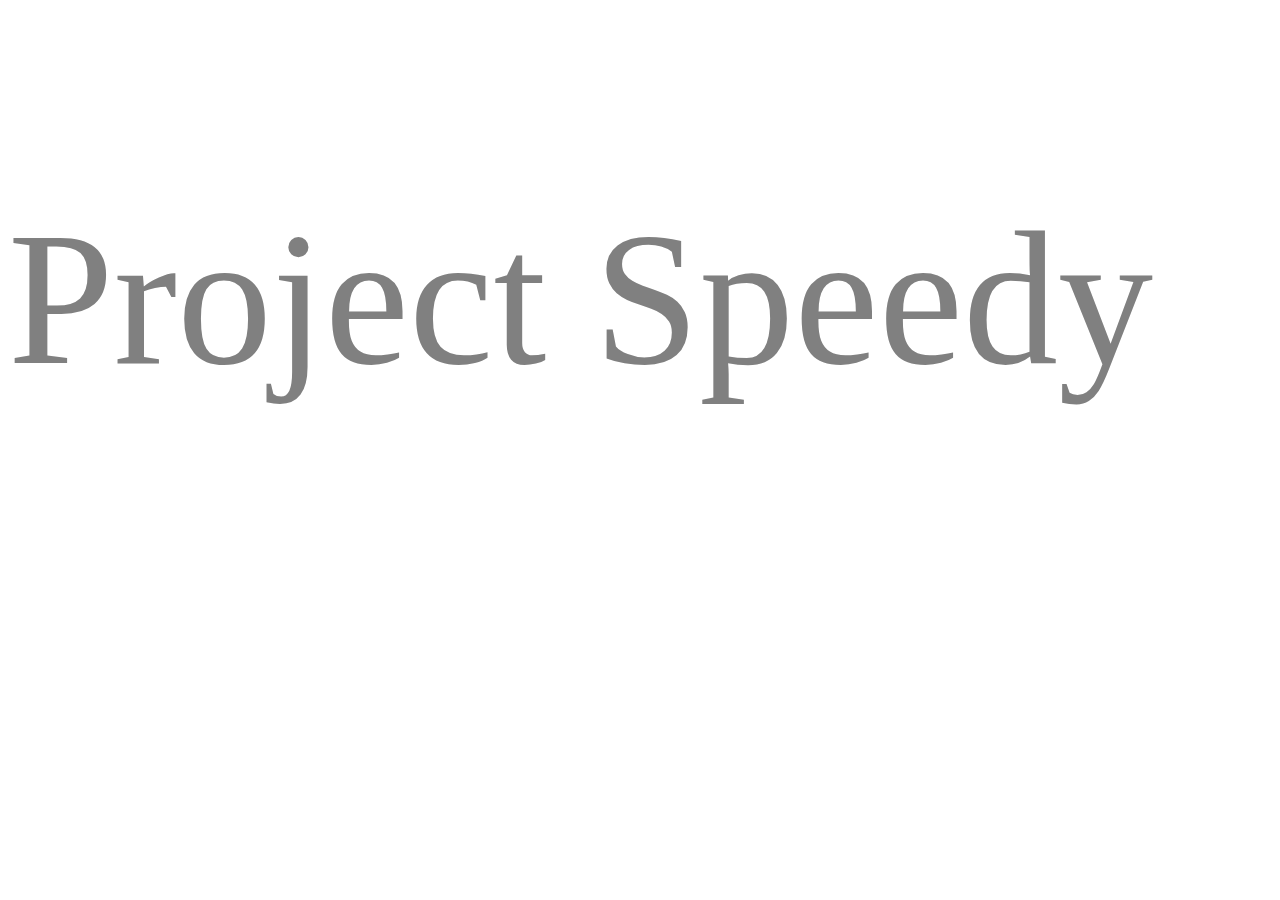
==== index.html @ e66d944d "project speedy underway" ====
<!DOCTYPE html>
<html lang="en">
<head>
    <link rel="stylesheet" href="styles.css">
    <title>Project Speedy</title>
</head>
<body>
    
    <p>Project Speedy</p>
    <script src="main.js"></script>
</body>
</html>
---- styles.css ----
p {
    color: grey;
    font-size: 190px;
}
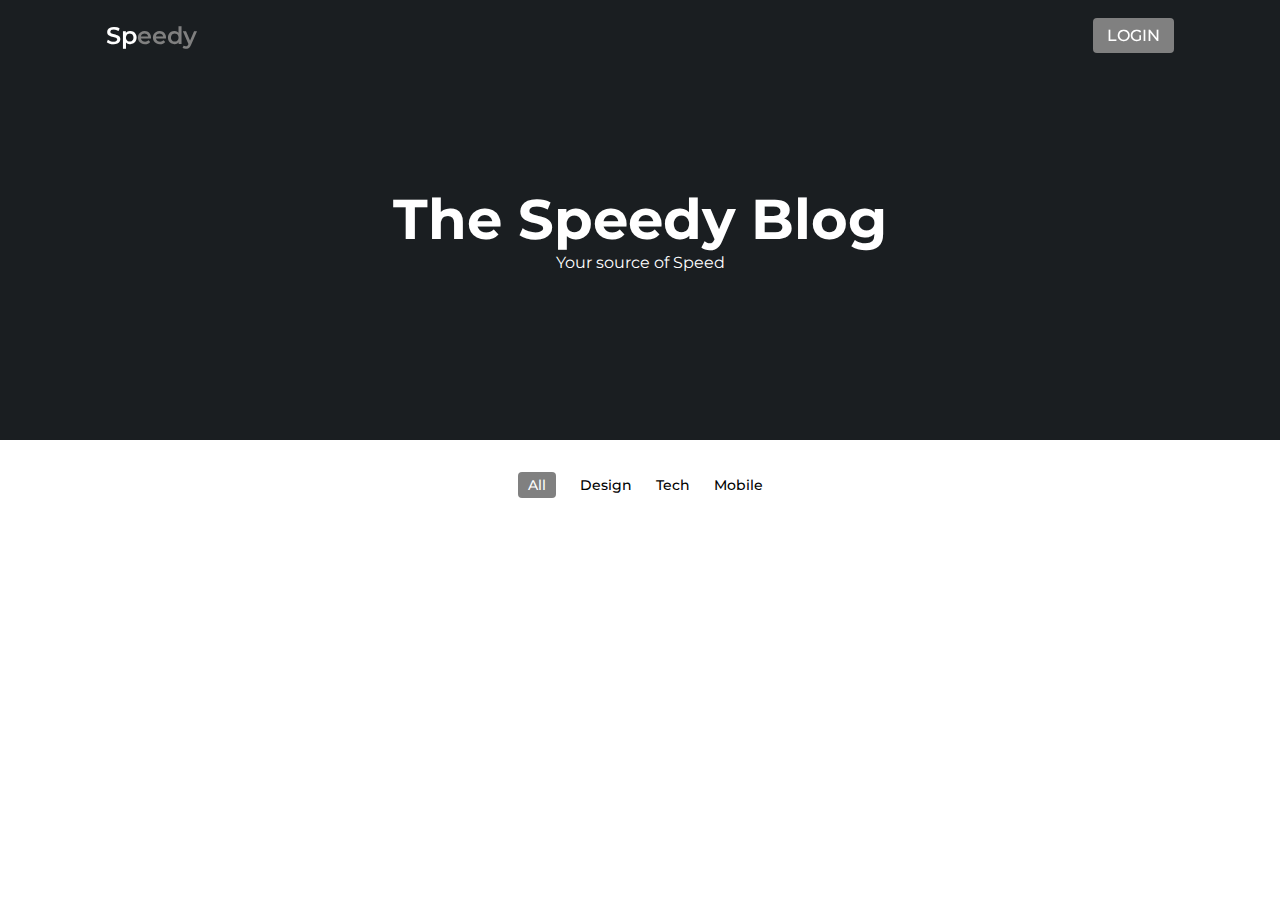
==== commit 79d6db25: "layout has started and implimenting some styles that i have not used before" ====
--- a/index.html
+++ b/index.html
@@ -1,12 +1,35 @@
 <!DOCTYPE html>
 <html lang="en">
 <head>
+    <title>Project Speedy Blog</title>
     <link rel="stylesheet" href="styles.css">
-    <title>Project Speedy</title>
+    <link href='https://unpkg.com/boxicons@2.1.4/css/boxicons.min.css' rel='stylesheet'>
 </head>
 <body>
-    
-    <p>Project Speedy</p>
+<header>
+    <div class="nav container">
+        <a href="#" class="logo">Sp<span>eedy</span></a> <!-- Fixed href -->
+        <a href="#" class="login">Login</a>
+    </div> <!-- Correctly placed closing </div> tag -->
+</header>
+
+    <section class="home" id="home">
+        <div class="home-text container">
+            <h2 class="home-title">The Speedy Blog</h2>
+            <span class="home-subtitle">Your source of Speed</span>
+        </div>
+    </section>
+    <div class="post-filter container">
+        <span class="filter-item active-filter" data-filter='all'>All</span>
+        <span class="filter-item" data-filter='Design'>Design</span>
+        <span class="filter-item" data-filter='Tech'>Tech</span>
+        <span class="filter-item" data-filter='Mobile'>Mobile</span>
+    </div>
+
+
+
+
+
     <script src="main.js"></script>
 </body>
-</html>+</html>
--- a/styles.css
+++ b/styles.css
@@ -1,4 +1,135 @@
-p {
-    color: grey;
-    font-size: 190px;
+/* Google Fonts */
+@import url('https://fonts.googleapis.com/css2?family=Montserrat:wght@100;200;300;400;500;600;700;800;900&family=Open+Sans:wght@300;400;500;600;700;800&display=swap');
+
+/* Global Styles */
+* {
+    font-family: 'Montserrat', sans-serif;
+    margin: 0;
+    padding: 0;
+    scroll-behavior: smooth;
+    scroll-padding-top: 2rem;
+    box-sizing: border-box;
+}
+
+/* Variables */
+:root {
+    --container-color: #1a1e21;
+    --second-color: grey;
+    --text-color: #172317;
+    --bg-color: #fff;
+}
+
+::selection {
+    color: var(--bg-color);
+    background: var(--second-color);
+}
+
+a {
+    text-decoration: none;
+}
+
+li {
+    list-style: none;
+}
+
+img {
+    width: 100%;
+}
+
+section {
+    padding: 3rem 0 2rem;
+}
+
+/* Adjust container to have no extra margins or padding */
+.container {
+    max-width: 1068px;
+    margin: 0 auto; /* Center container horizontally */
+    padding: 0; /* Ensure no padding is applied */
+    width: 100%;
+}
+
+header {
+    position: fixed;
+    top: 0;
+    left: 0;
+    width: 100%;
+    z-index: 200;
+}
+
+/* Keep space-between to align logo on the left and login on the right */
+.nav {
+    display: flex;
+    align-items: center;
+    justify-content: space-between; /* Keeps "Speedy" on the left and "Login" on the right */
+    padding: 18px 0;
+}
+
+/* Move the logo further to the left */
+.logo {
+    font-size: 1.5rem;
+    font-weight: 600;
+    color: var(--bg-color);
+    margin-left: 0;
+    padding-left: 0; /* Remove padding to align left */
+}
+
+.home-text {
+    text-align: left; /* Align text to the left */
+    margin-left: 0; /* Ensure no extra margin is pushing the text right */
+    padding-left: 0; /* Remove padding to move text as far left as possible */
+}
+
+.logo span {
+    color: var(--second-color);
+}
+
+.login {
+    padding: 8px 14px;
+    text-transform: uppercase;
+    font-weight: 500;
+    border-radius: 4px;
+    background: var(--second-color);
+    color: var(--bg-color); /* Fixed typo: changed var(--big-color) to var(--bg-color) */
+}
+
+.login:hover {
+    background: hsl(24, 98%, 58%);
+    transition: 0.3s;
+}
+.home{
+    width: 100%;
+    min-height: 440px;
+    background: var(--container-color);
+    display: grid;
+    justify-content: center;
+    align-items: center;
+}
+.home-text{
+    color: var(--bg-color);
+    text-align: center;
+}
+.home-title{
+    font-size: 3.5rem;
+}
+.home-subtitle{
+    font-size: 1rem;
+    font-weight: 400;
+}
+.post-filter{
+    display: flex;
+    justify-content: center;
+    align-items: center;
+    column-gap: 1.5rem;
+    margin-top: 2rem !important;
+}
+.filter-item {
+    font-size: 0.9rem;
+    font-weight: 500;
+    cursor: pointer;
+}
+.active-filter {
+    background: var(--second-color);
+    color: var(--bg-color);
+    padding: 4px 10px;
+    border-radius: 4px;
 }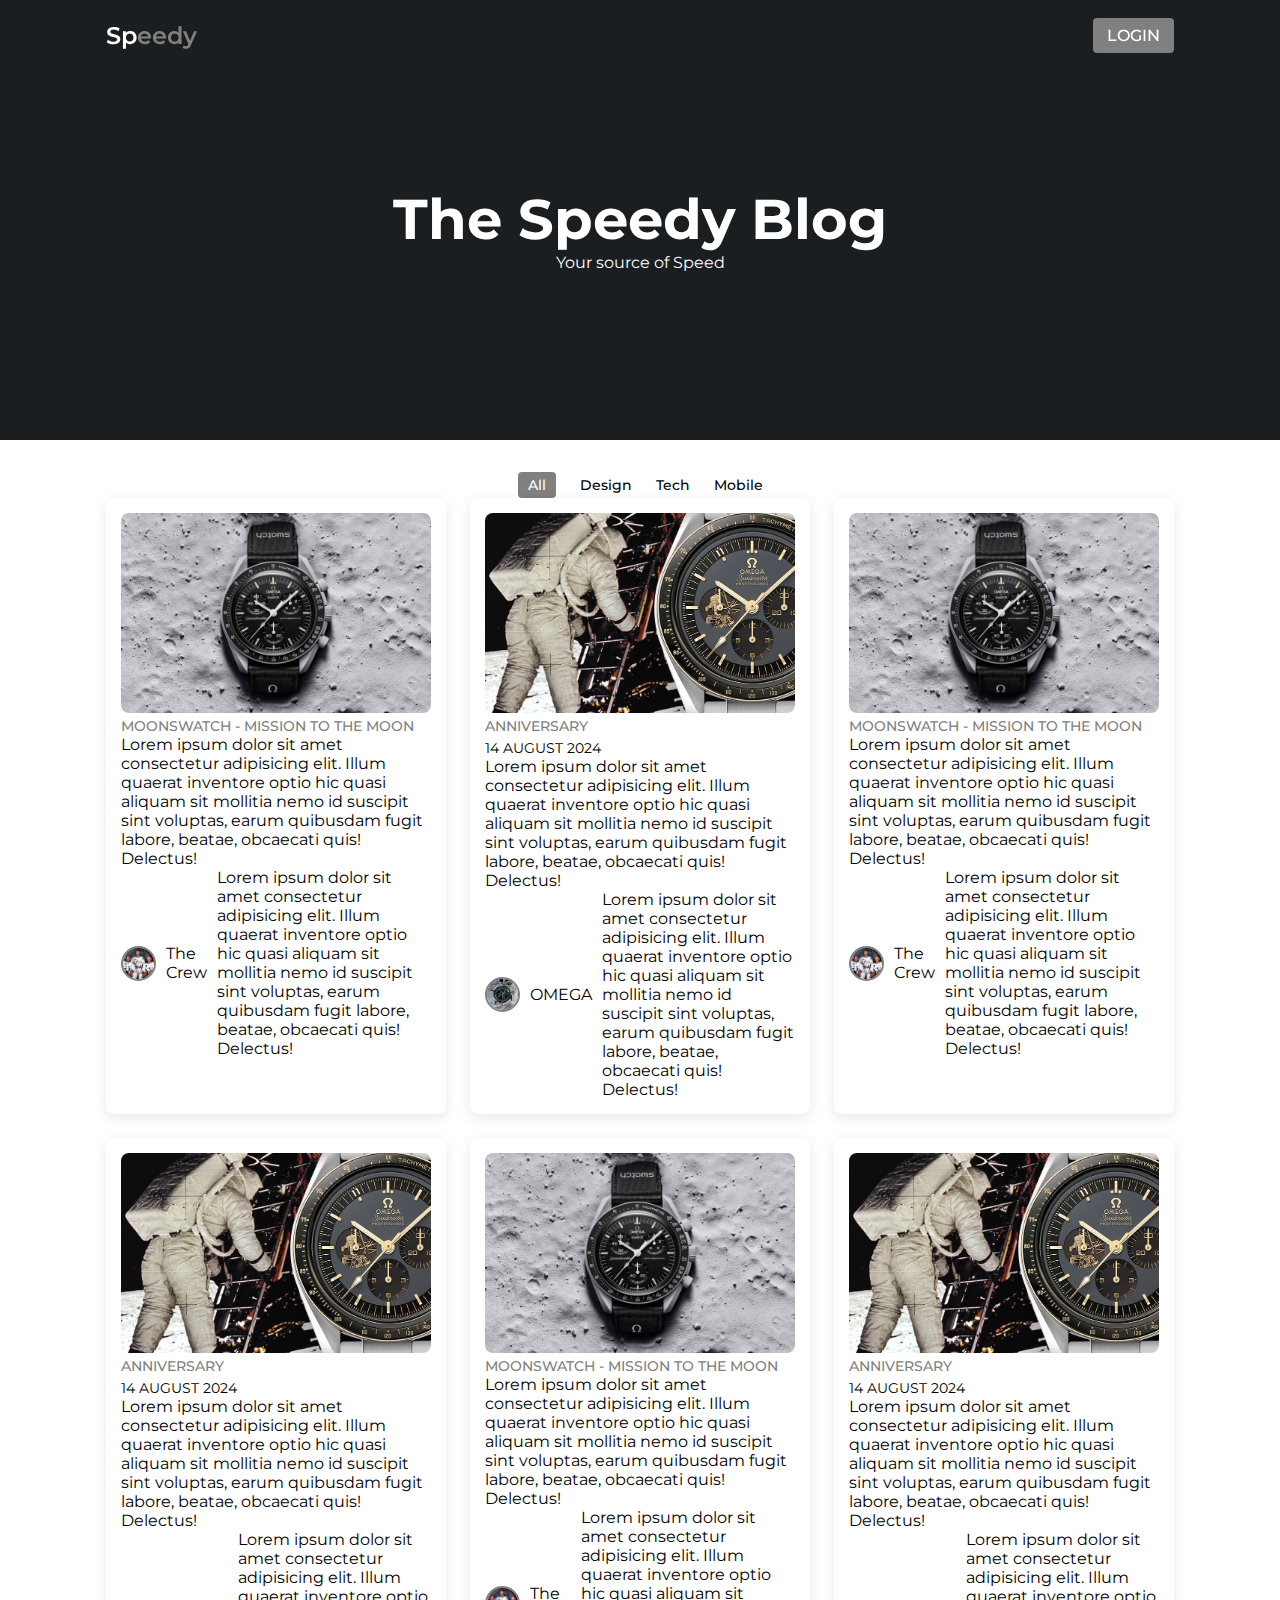
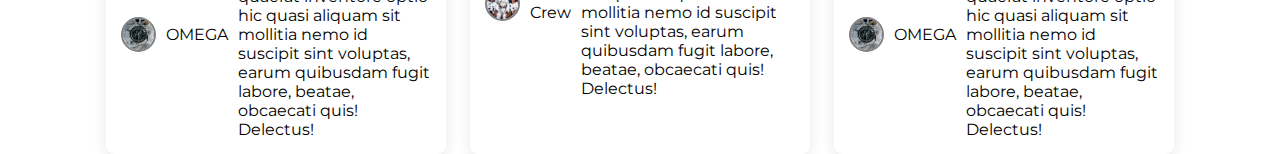
==== commit 2ad5e368: "added pictures and text and also some CSS" ====
--- a/index.html
+++ b/index.html
@@ -26,6 +26,85 @@
         <span class="filter-item" data-filter='Mobile'>Mobile</span>
     </div>
 
+    <section class="post container">
+    <div class="post-box">
+    <img src="./images/omega-x-swatch-moonswatch-speedmaster-grey-moon.jpg" alt="" class="post-img">
+    <h2 class="category">MoonSwatch - Mission To The Moon</h2>
+    <a href="post-page.html" class="post-title">   
+    </a> 
+    <p class="post-description">Lorem ipsum dolor sit amet consectetur adipisicing elit. Illum quaerat inventore optio hic quasi aliquam sit mollitia nemo id suscipit sint voluptas, earum quibusdam fugit labore, beatae, obcaecati quis! Delectus!</p>
+    <div class="profile">
+        <img src="images/MoonLanding.jpg" alt="" class="profile-img">
+        <span class="profile-name">The Crew</span>
+        <p class="post-description">Lorem ipsum dolor sit amet consectetur adipisicing elit. Illum quaerat inventore optio hic quasi aliquam sit mollitia nemo id suscipit sint voluptas, earum quibusdam fugit labore, beatae, obcaecati quis! Delectus!</p>
+    </div>
+    </div> 
+    <div class="post-box">
+        <img src="./images/MoonOmegaLanding.webp" alt="" class="post-img">
+        <h2 class="category">Anniversary</h2>
+        <a href="post-page.html" class="post-title">   
+        </a> 
+        <span class="post-date">14 August 2024</span>
+        <p class="post-description">Lorem ipsum dolor sit amet consectetur adipisicing elit. Illum quaerat inventore optio hic quasi aliquam sit mollitia nemo id suscipit sint voluptas, earum quibusdam fugit labore, beatae, obcaecati quis! Delectus!</p>
+        <div class="profile">
+            <img src="images/OmegaSpeedmaster.webp" alt="" class="profile-img">
+            <span class="profile-name">OMEGA</span>
+            <p class="post-description">Lorem ipsum dolor sit amet consectetur adipisicing elit. Illum quaerat inventore optio hic quasi aliquam sit mollitia nemo id suscipit sint voluptas, earum quibusdam fugit labore, beatae, obcaecati quis! Delectus!</p>
+        </div>
+        </div> 
+        <div class="post-box">
+            <img src="./images/omega-x-swatch-moonswatch-speedmaster-grey-moon.jpg" alt="" class="post-img">
+            <h2 class="category">MoonSwatch - Mission To The Moon</h2>
+            <a href="post-page.html" class="post-title">   
+            </a> 
+            <p class="post-description">Lorem ipsum dolor sit amet consectetur adipisicing elit. Illum quaerat inventore optio hic quasi aliquam sit mollitia nemo id suscipit sint voluptas, earum quibusdam fugit labore, beatae, obcaecati quis! Delectus!</p>
+            <div class="profile">
+                <img src="images/MoonLanding.jpg" alt="" class="profile-img">
+                <span class="profile-name">The Crew</span>
+                <p class="post-description">Lorem ipsum dolor sit amet consectetur adipisicing elit. Illum quaerat inventore optio hic quasi aliquam sit mollitia nemo id suscipit sint voluptas, earum quibusdam fugit labore, beatae, obcaecati quis! Delectus!</p>
+            </div>
+            </div> 
+            <div class="post-box">
+                <img src="./images/MoonOmegaLanding.webp" alt="" class="post-img">
+                <h2 class="category">Anniversary</h2>
+                <a href="post-page.html" class="post-title">   
+                </a> 
+                <span class="post-date">14 August 2024</span>
+                <p class="post-description">Lorem ipsum dolor sit amet consectetur adipisicing elit. Illum quaerat inventore optio hic quasi aliquam sit mollitia nemo id suscipit sint voluptas, earum quibusdam fugit labore, beatae, obcaecati quis! Delectus!</p>
+                <div class="profile">
+                    <img src="images/OmegaSpeedmaster.webp" alt="" class="profile-img">
+                    <span class="profile-name">OMEGA</span>
+                    <p class="post-description">Lorem ipsum dolor sit amet consectetur adipisicing elit. Illum quaerat inventore optio hic quasi aliquam sit mollitia nemo id suscipit sint voluptas, earum quibusdam fugit labore, beatae, obcaecati quis! Delectus!</p>
+                </div>
+                </div> 
+                <div class="post-box">
+                    <img src="./images/omega-x-swatch-moonswatch-speedmaster-grey-moon.jpg" alt="" class="post-img">
+                    <h2 class="category">MoonSwatch - Mission To The Moon</h2>
+                    <a href="post-page.html" class="post-title">   
+                    </a> 
+                    <p class="post-description">Lorem ipsum dolor sit amet consectetur adipisicing elit. Illum quaerat inventore optio hic quasi aliquam sit mollitia nemo id suscipit sint voluptas, earum quibusdam fugit labore, beatae, obcaecati quis! Delectus!</p>
+                    <div class="profile">
+                        <img src="images/MoonLanding.jpg" alt="" class="profile-img">
+                        <span class="profile-name">The Crew</span>
+                        <p class="post-description">Lorem ipsum dolor sit amet consectetur adipisicing elit. Illum quaerat inventore optio hic quasi aliquam sit mollitia nemo id suscipit sint voluptas, earum quibusdam fugit labore, beatae, obcaecati quis! Delectus!</p>
+                    </div>
+                    </div> 
+                    <div class="post-box">
+                        <img src="./images/MoonOmegaLanding.webp" alt="" class="post-img">
+                        <h2 class="category">Anniversary</h2>
+                        <a href="post-page.html" class="post-title">   
+                        </a> 
+                        <span class="post-date">14 August 2024</span>
+                        <p class="post-description">Lorem ipsum dolor sit amet consectetur adipisicing elit. Illum quaerat inventore optio hic quasi aliquam sit mollitia nemo id suscipit sint voluptas, earum quibusdam fugit labore, beatae, obcaecati quis! Delectus!</p>
+                        <div class="profile">
+                            <img src="images/OmegaSpeedmaster.webp" alt="" class="profile-img">
+                            <span class="profile-name">OMEGA</span>
+                            <p class="post-description">Lorem ipsum dolor sit amet consectetur adipisicing elit. Illum quaerat inventore optio hic quasi aliquam sit mollitia nemo id suscipit sint voluptas, earum quibusdam fugit labore, beatae, obcaecati quis! Delectus!</p>
+                        </div>
+                        </div> 
+                        
+    </section>
+    
 
 
 
--- a/styles.css
+++ b/styles.css
@@ -132,4 +132,69 @@
     color: var(--bg-color);
     padding: 4px 10px;
     border-radius: 4px;
+}
+.post {
+    display: grid;
+    grid-template-columns: repeat(auto-fit, minmax(280px, auto));
+    justify-content: center;
+    gap: 1.5rem;
+}
+.post-box {
+    background: var(--bg-color);
+    box-shadow: 0 4px 14px hsl(355deg 25% 15% / 10%);
+    padding: 15px;
+    border-radius: 0.5rem;
+}
+.post-img{
+    width: 100%;
+    height: 200px;
+    object-fit: cover;
+    object-position: center;
+    border-radius: 0.5rem;
+}
+.category{
+    font-size: 0.9rem;
+    font-weight: 500;
+    text-transform: uppercase;
+    color: var(--second-color);
+}
+.post-title{
+    font-size: 1.3rem;
+    font-weight: 600;
+    color: var(--text-color);
+    /* to remain title in 2 lines */
+    display: -webkit-box;
+    -webkit-line-clamp: 1;
+    -webkit-box-orient: vertical;
+    overflow: hidden;
+}
+.post-date{
+    display: flex;
+    font-size: 0.875rem;
+    text-transform: uppercase;
+    font-weight: 400;
+    margin-top: 4px;
+}
+.post-descirption{
+    font-size: 0.9rem;
+    line-height: 1.5rem;
+    margin: 5px 0 10px;
+    /*  to remian in 3 lines */ 
+    display: -webkit-box;
+    -webkit-line-clamp: 1;
+    -webkit-box-orient: vertical;
+    overflow: hidden;   
+}
+.profile{
+    display: flex;
+    align-items: center;
+    gap: 10px;
+}
+.profile-img{
+    width: 35px;
+    height: 35px;
+    border-radius: 50%;
+    object-fit: cover;
+    object-position: center;
+    border: 2px solid var(--second-color);
 }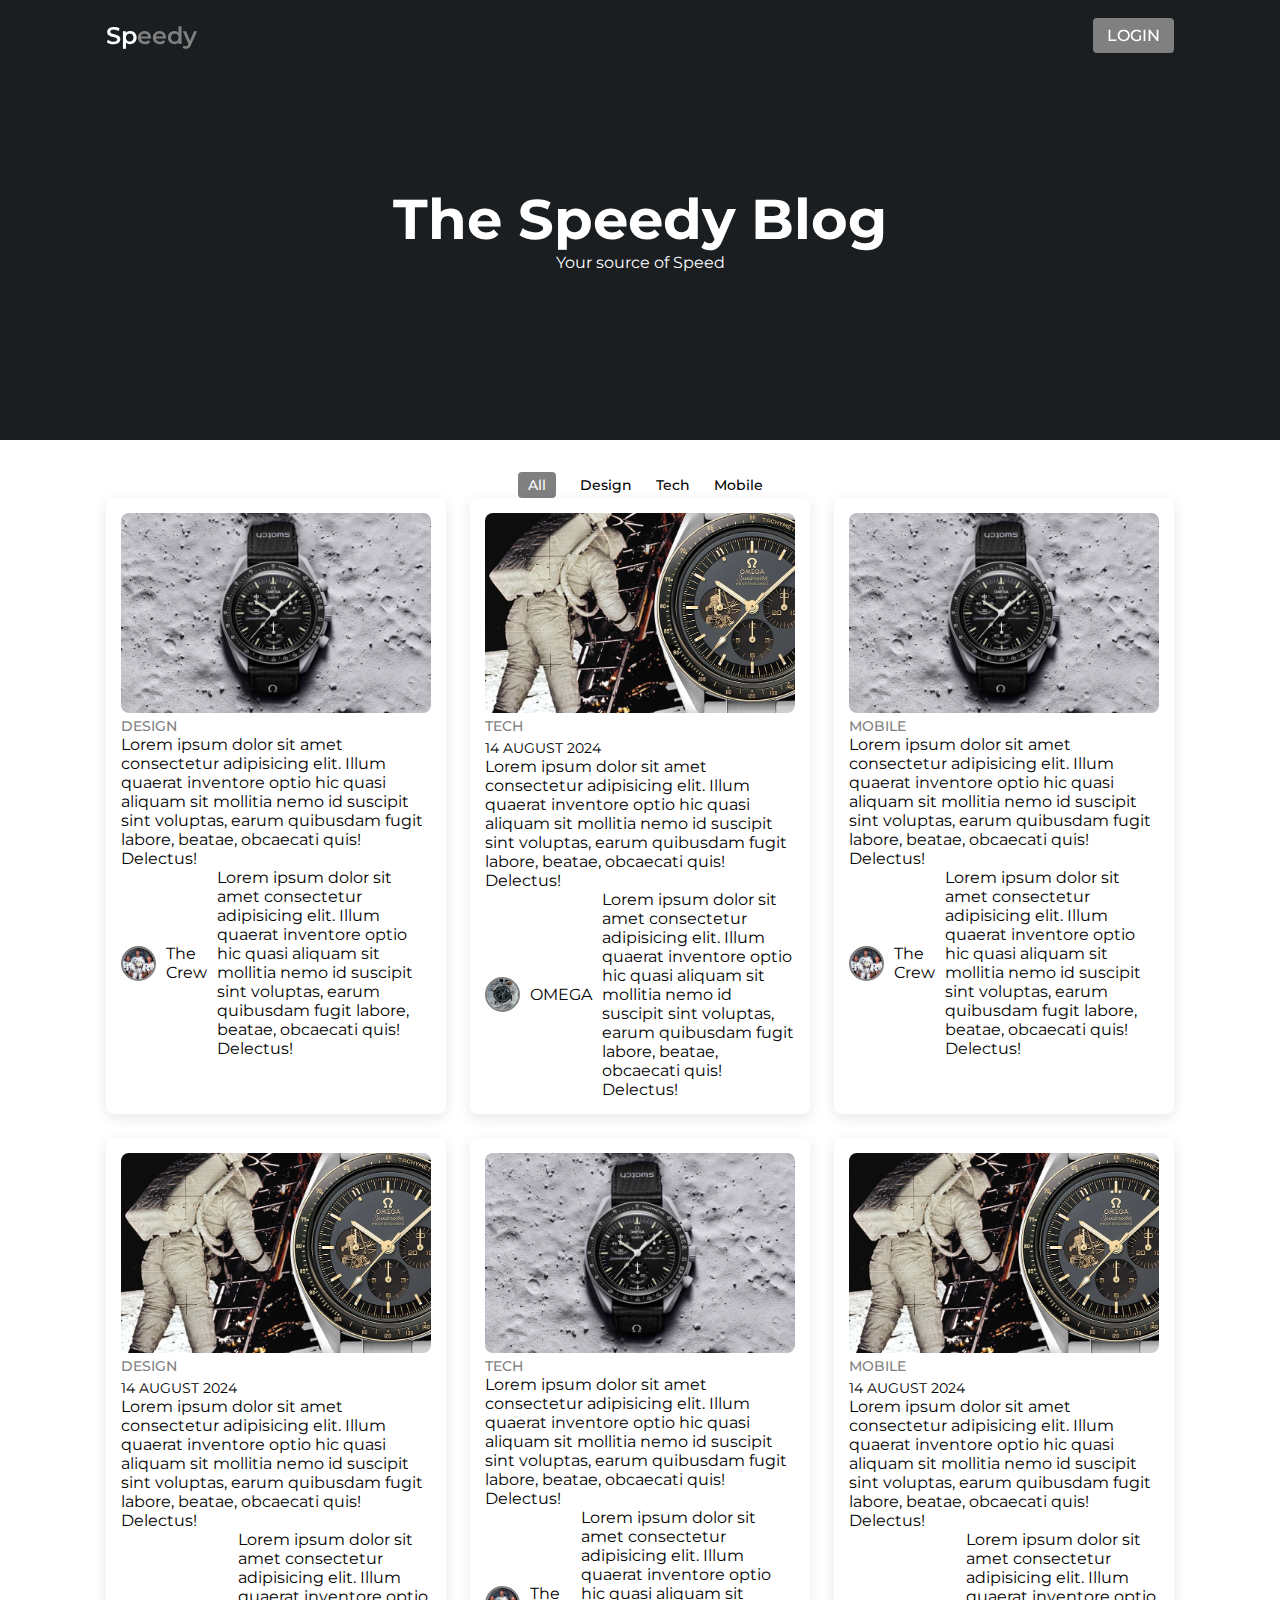
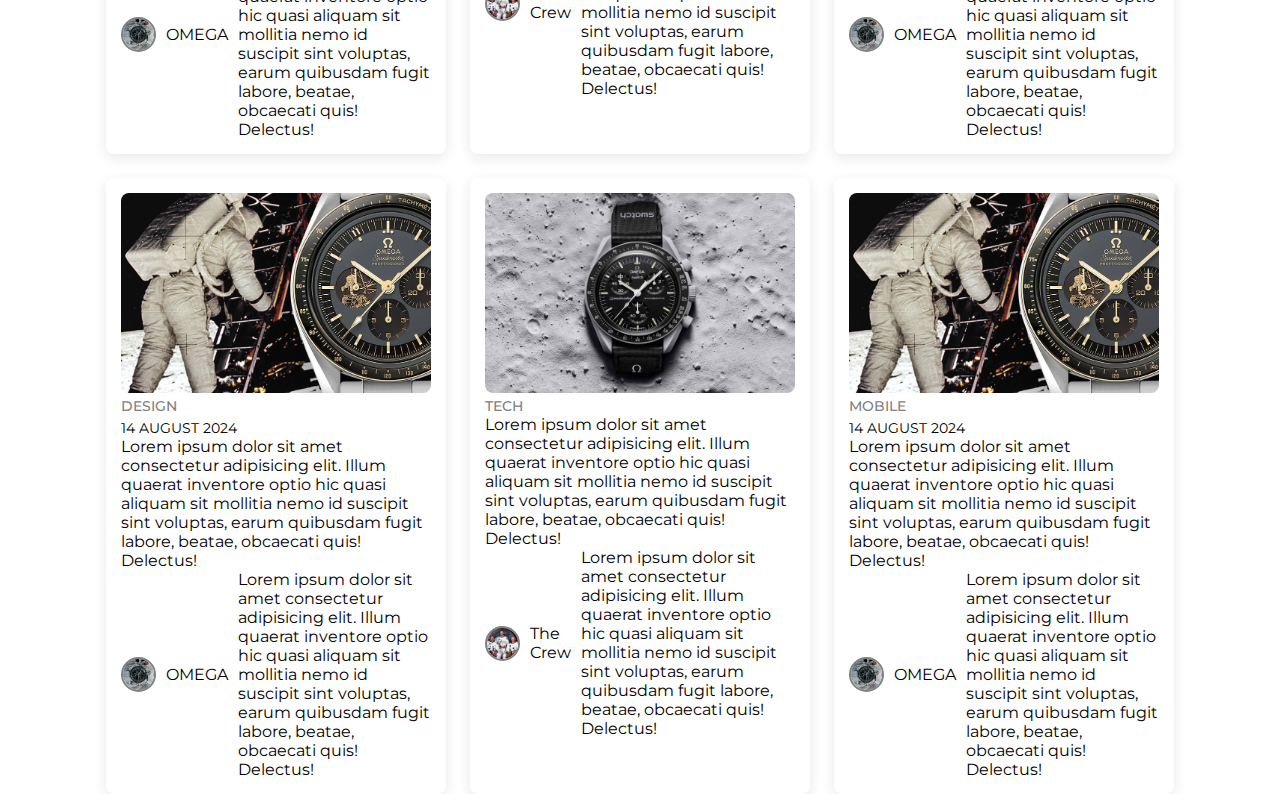
==== commit 7b3c4207: "added categorys to pictures via css" ====
--- a/index.html
+++ b/index.html
@@ -27,9 +27,10 @@
     </div>
 
     <section class="post container">
-    <div class="post-box">
+        <!-- post box 1 -->
+    <div class="post-box design">
     <img src="./images/omega-x-swatch-moonswatch-speedmaster-grey-moon.jpg" alt="" class="post-img">
-    <h2 class="category">MoonSwatch - Mission To The Moon</h2>
+    <h2 class="category">Design</h2>
     <a href="post-page.html" class="post-title">   
     </a> 
     <p class="post-description">Lorem ipsum dolor sit amet consectetur adipisicing elit. Illum quaerat inventore optio hic quasi aliquam sit mollitia nemo id suscipit sint voluptas, earum quibusdam fugit labore, beatae, obcaecati quis! Delectus!</p>
@@ -38,10 +39,11 @@
         <span class="profile-name">The Crew</span>
         <p class="post-description">Lorem ipsum dolor sit amet consectetur adipisicing elit. Illum quaerat inventore optio hic quasi aliquam sit mollitia nemo id suscipit sint voluptas, earum quibusdam fugit labore, beatae, obcaecati quis! Delectus!</p>
     </div>
-    </div> 
-    <div class="post-box">
+</div> 
+        <!-- post box 2 -->
+    <div class="post-box tech">
         <img src="./images/MoonOmegaLanding.webp" alt="" class="post-img">
-        <h2 class="category">Anniversary</h2>
+        <h2 class="category">Tech</h2>
         <a href="post-page.html" class="post-title">   
         </a> 
         <span class="post-date">14 August 2024</span>
@@ -52,9 +54,10 @@
             <p class="post-description">Lorem ipsum dolor sit amet consectetur adipisicing elit. Illum quaerat inventore optio hic quasi aliquam sit mollitia nemo id suscipit sint voluptas, earum quibusdam fugit labore, beatae, obcaecati quis! Delectus!</p>
         </div>
         </div> 
-        <div class="post-box">
+        <!-- post box 3 -->
+        <div class="post-box mobile">
             <img src="./images/omega-x-swatch-moonswatch-speedmaster-grey-moon.jpg" alt="" class="post-img">
-            <h2 class="category">MoonSwatch - Mission To The Moon</h2>
+            <h2 class="category">Mobile</h2>
             <a href="post-page.html" class="post-title">   
             </a> 
             <p class="post-description">Lorem ipsum dolor sit amet consectetur adipisicing elit. Illum quaerat inventore optio hic quasi aliquam sit mollitia nemo id suscipit sint voluptas, earum quibusdam fugit labore, beatae, obcaecati quis! Delectus!</p>
@@ -64,9 +67,10 @@
                 <p class="post-description">Lorem ipsum dolor sit amet consectetur adipisicing elit. Illum quaerat inventore optio hic quasi aliquam sit mollitia nemo id suscipit sint voluptas, earum quibusdam fugit labore, beatae, obcaecati quis! Delectus!</p>
             </div>
             </div> 
-            <div class="post-box">
+            <!-- post box 4  -->
+            <div class="post-box design">
                 <img src="./images/MoonOmegaLanding.webp" alt="" class="post-img">
-                <h2 class="category">Anniversary</h2>
+                <h2 class="category">Design</h2>
                 <a href="post-page.html" class="post-title">   
                 </a> 
                 <span class="post-date">14 August 2024</span>
@@ -77,9 +81,10 @@
                     <p class="post-description">Lorem ipsum dolor sit amet consectetur adipisicing elit. Illum quaerat inventore optio hic quasi aliquam sit mollitia nemo id suscipit sint voluptas, earum quibusdam fugit labore, beatae, obcaecati quis! Delectus!</p>
                 </div>
                 </div> 
-                <div class="post-box">
+                <!-- post box 5 -->
+                <div class="post-box tech">
                     <img src="./images/omega-x-swatch-moonswatch-speedmaster-grey-moon.jpg" alt="" class="post-img">
-                    <h2 class="category">MoonSwatch - Mission To The Moon</h2>
+                    <h2 class="category">Tech</h2>
                     <a href="post-page.html" class="post-title">   
                     </a> 
                     <p class="post-description">Lorem ipsum dolor sit amet consectetur adipisicing elit. Illum quaerat inventore optio hic quasi aliquam sit mollitia nemo id suscipit sint voluptas, earum quibusdam fugit labore, beatae, obcaecati quis! Delectus!</p>
@@ -89,9 +94,10 @@
                         <p class="post-description">Lorem ipsum dolor sit amet consectetur adipisicing elit. Illum quaerat inventore optio hic quasi aliquam sit mollitia nemo id suscipit sint voluptas, earum quibusdam fugit labore, beatae, obcaecati quis! Delectus!</p>
                     </div>
                     </div> 
+                    <!-- post box 6 -->
                     <div class="post-box">
                         <img src="./images/MoonOmegaLanding.webp" alt="" class="post-img">
-                        <h2 class="category">Anniversary</h2>
+                        <h2 class="category">Mobile</h2>
                         <a href="post-page.html" class="post-title">   
                         </a> 
                         <span class="post-date">14 August 2024</span>
@@ -102,7 +108,47 @@
                             <p class="post-description">Lorem ipsum dolor sit amet consectetur adipisicing elit. Illum quaerat inventore optio hic quasi aliquam sit mollitia nemo id suscipit sint voluptas, earum quibusdam fugit labore, beatae, obcaecati quis! Delectus!</p>
                         </div>
                         </div> 
-                        
+                        <!-- post box 7 -->
+                    <div class="post-box design">
+                <img src="./images/MoonOmegaLanding.webp" alt="" class="post-img">
+                <h2 class="category">Design</h2>
+                <a href="post-page.html" class="post-title">   
+                </a> 
+                <span class="post-date">14 August 2024</span>
+                <p class="post-description">Lorem ipsum dolor sit amet consectetur adipisicing elit. Illum quaerat inventore optio hic quasi aliquam sit mollitia nemo id suscipit sint voluptas, earum quibusdam fugit labore, beatae, obcaecati quis! Delectus!</p>
+                <div class="profile">
+                    <img src="images/OmegaSpeedmaster.webp" alt="" class="profile-img">
+                    <span class="profile-name">OMEGA</span>
+                    <p class="post-description">Lorem ipsum dolor sit amet consectetur adipisicing elit. Illum quaerat inventore optio hic quasi aliquam sit mollitia nemo id suscipit sint voluptas, earum quibusdam fugit labore, beatae, obcaecati quis! Delectus!</p>
+                </div>
+                </div> 
+                <!-- post box 8 -->
+                <div class="post-box tech">
+                    <img src="./images/omega-x-swatch-moonswatch-speedmaster-grey-moon.jpg" alt="" class="post-img">
+                    <h2 class="category">Tech</h2>
+                    <a href="post-page.html" class="post-title">   
+                    </a> 
+                    <p class="post-description">Lorem ipsum dolor sit amet consectetur adipisicing elit. Illum quaerat inventore optio hic quasi aliquam sit mollitia nemo id suscipit sint voluptas, earum quibusdam fugit labore, beatae, obcaecati quis! Delectus!</p>
+                    <div class="profile">
+                        <img src="images/MoonLanding.jpg" alt="" class="profile-img">
+                        <span class="profile-name">The Crew</span>
+                        <p class="post-description">Lorem ipsum dolor sit amet consectetur adipisicing elit. Illum quaerat inventore optio hic quasi aliquam sit mollitia nemo id suscipit sint voluptas, earum quibusdam fugit labore, beatae, obcaecati quis! Delectus!</p>
+                    </div>
+                    </div> 
+                    <!-- post box 9 -->
+                    <div class="post-box">
+                        <img src="./images/MoonOmegaLanding.webp" alt="" class="post-img">
+                        <h2 class="category">Mobile</h2>
+                        <a href="post-page.html" class="post-title">   
+                        </a> 
+                        <span class="post-date">14 August 2024</span>
+                        <p class="post-description">Lorem ipsum dolor sit amet consectetur adipisicing elit. Illum quaerat inventore optio hic quasi aliquam sit mollitia nemo id suscipit sint voluptas, earum quibusdam fugit labore, beatae, obcaecati quis! Delectus!</p>
+                        <div class="profile">
+                            <img src="images/OmegaSpeedmaster.webp" alt="" class="profile-img">
+                            <span class="profile-name">OMEGA</span>
+                            <p class="post-description">Lorem ipsum dolor sit amet consectetur adipisicing elit. Illum quaerat inventore optio hic quasi aliquam sit mollitia nemo id suscipit sint voluptas, earum quibusdam fugit labore, beatae, obcaecati quis! Delectus!</p>
+                        </div>
+                        </div> 
     </section>
     
 
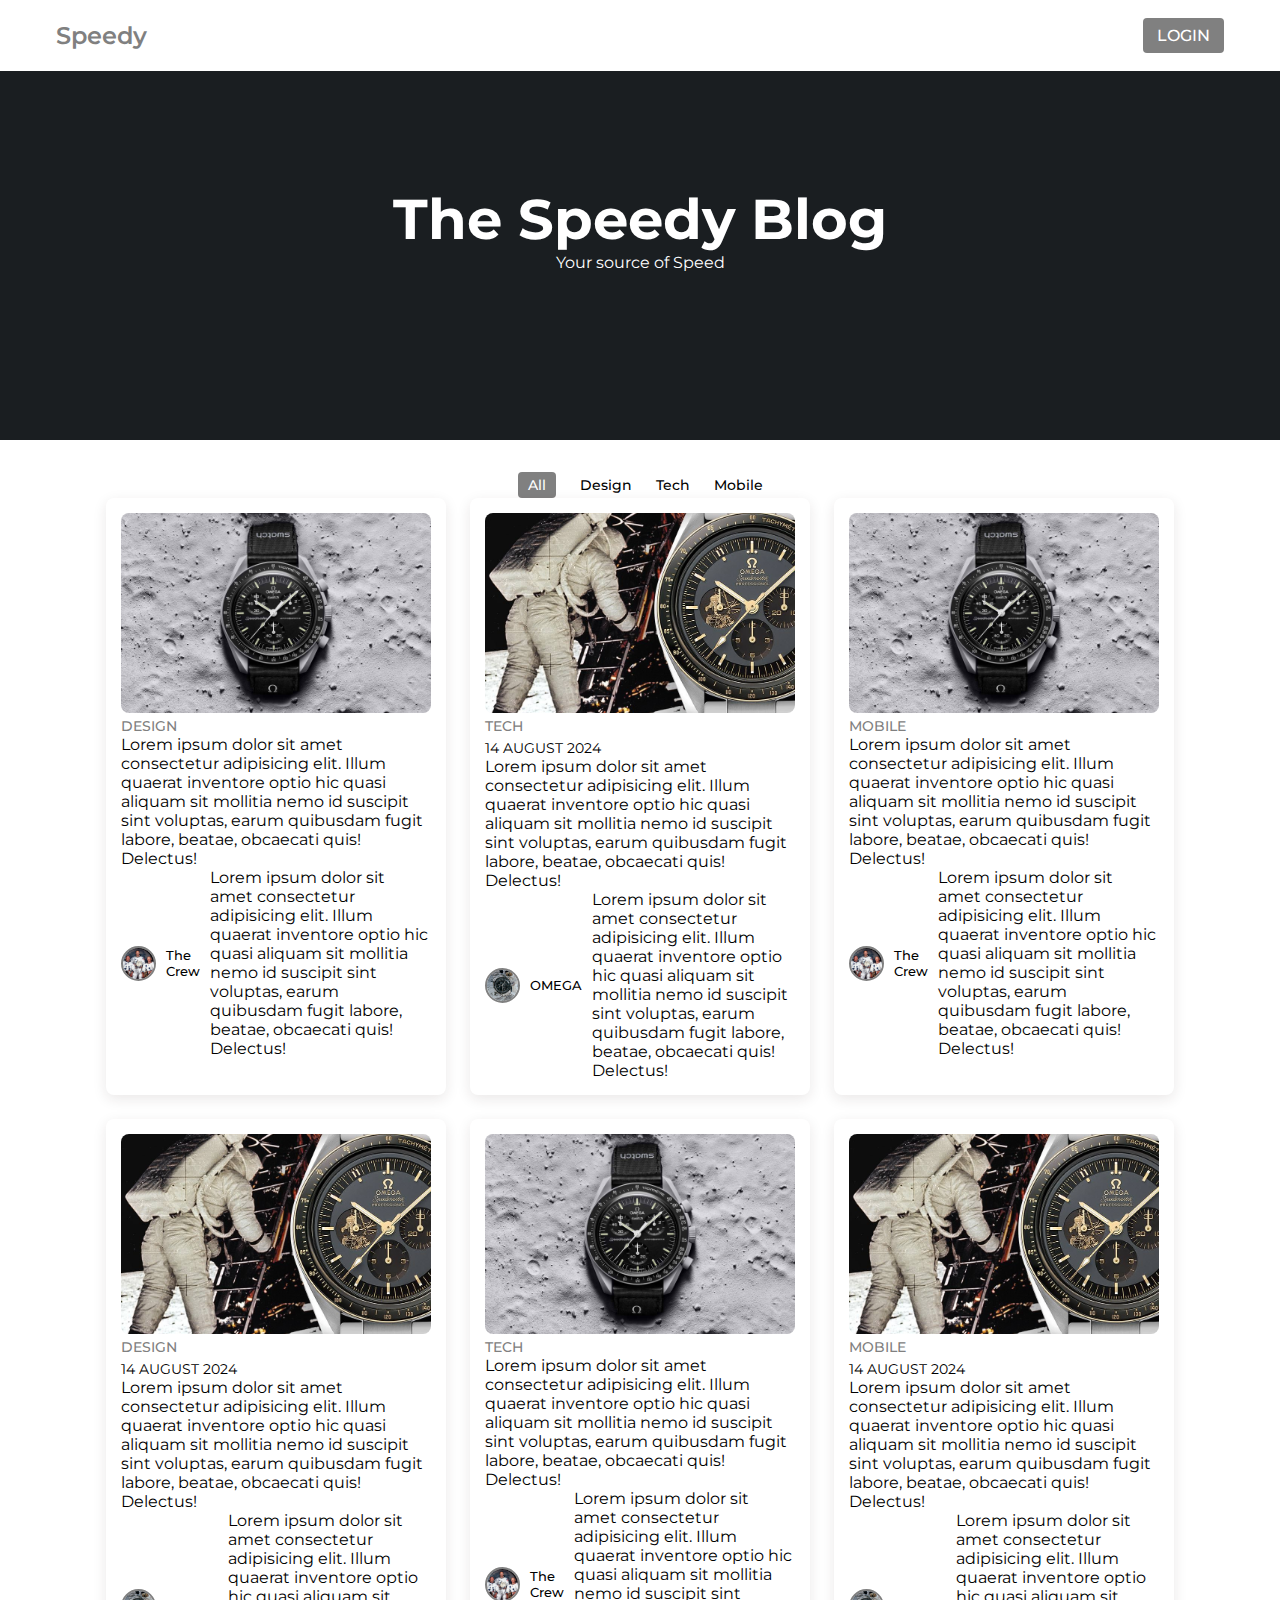
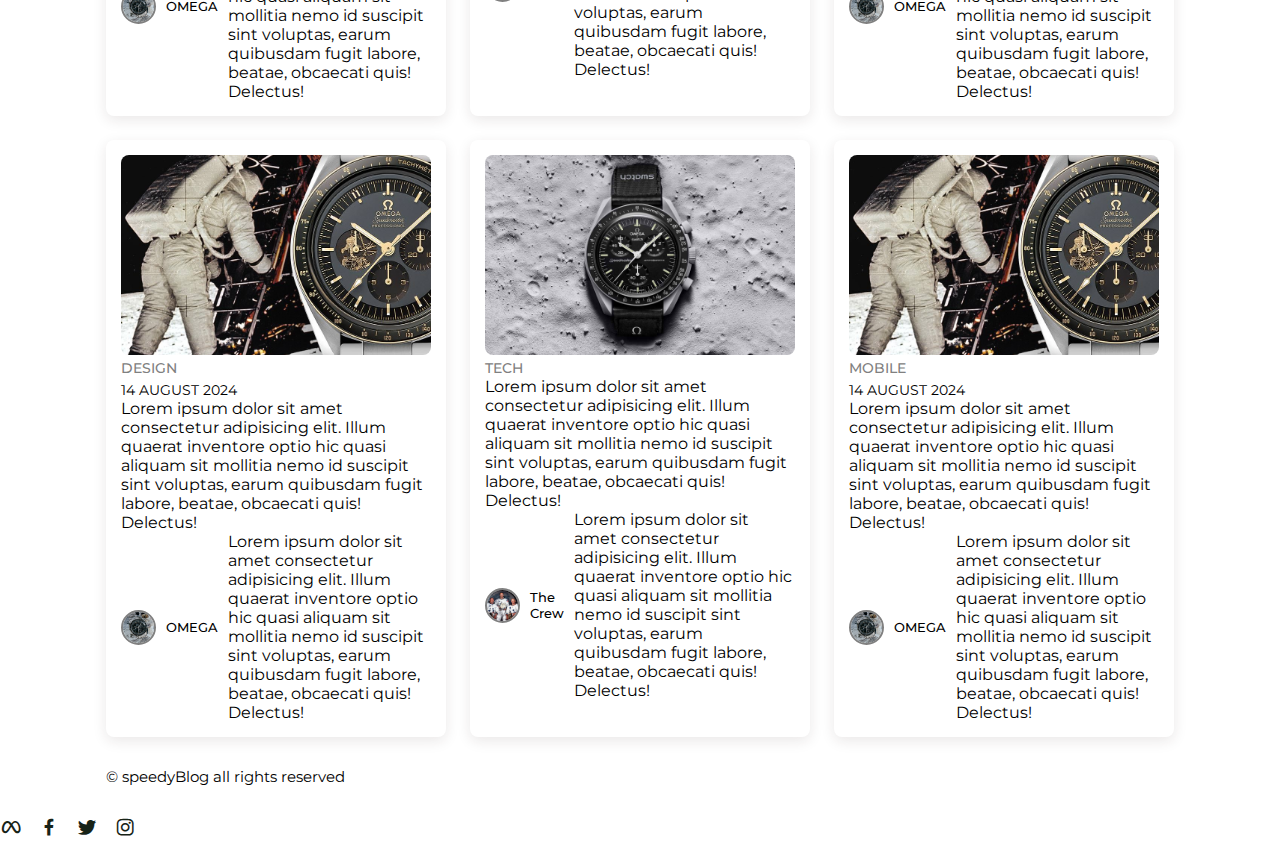
==== commit 9c975926: "added a post page alongside some social media icons at the footer" ====
--- a/index.html
+++ b/index.html
@@ -21,9 +21,9 @@
     </section>
     <div class="post-filter container">
         <span class="filter-item active-filter" data-filter='all'>All</span>
-        <span class="filter-item" data-filter='Design'>Design</span>
-        <span class="filter-item" data-filter='Tech'>Tech</span>
-        <span class="filter-item" data-filter='Mobile'>Mobile</span>
+        <span class="filter-item" data-filter='design'>Design</span>
+        <span class="filter-item" data-filter='tech'>Tech</span>
+        <span class="filter-item" data-filter='mobile'>Mobile</span>
     </div>
 
     <section class="post container">
@@ -95,7 +95,7 @@
                     </div>
                     </div> 
                     <!-- post box 6 -->
-                    <div class="post-box">
+                    <div class="post-box mobile">
                         <img src="./images/MoonOmegaLanding.webp" alt="" class="post-img">
                         <h2 class="category">Mobile</h2>
                         <a href="post-page.html" class="post-title">   
@@ -136,7 +136,7 @@
                     </div>
                     </div> 
                     <!-- post box 9 -->
-                    <div class="post-box">
+                    <div class="post-box mobile">
                         <img src="./images/MoonOmegaLanding.webp" alt="" class="post-img">
                         <h2 class="category">Mobile</h2>
                         <a href="post-page.html" class="post-title">   
@@ -150,9 +150,25 @@
                         </div>
                         </div> 
     </section>
+
+    <!-- footer -->
+    <div class="footer container">
+        <p>&#169; speedyBlog all rights reserved</p>
+    </div>
+    <div class="social">
+        <a href="#"><i class='bx bxl-meta'></i></a>
+        <a href="#"><i class='bx bxl-facebook'></i></a>
+        <a href="#"><i class='bx bxl-twitter'></i></a>
+        <a href="#"><i class='bx bxl-instagram'></i></a>
+        
+    </div>
     
 
-
+<!-- JQUERY Link -->
+<script
+  src="https://code.jquery.com/jquery-3.7.1.js"
+  integrity="sha256-eKhayi8LEQwp4NKxN+CfCh+3qOVUtJn3QNZ0TciWLP4="
+  crossorigin="anonymous"></script>
 
 
     <script src="main.js"></script>
--- a/styles.css
+++ b/styles.css
@@ -48,29 +48,41 @@
     width: 100%;
 }
 
+header.shadow{
+    background: var(--bg-color);
+    box-shadow: 0 1px 4px hsl(0 4% 14% / 10%);
+    transition: 0.4s;
+}
+header.shadow .logo{
+    color: var(--text-color);    
+}
+
 header {
     position: fixed;
     top: 0;
     left: 0;
     width: 100%;
     z-index: 200;
+    background: var(--bg-color);
 }
 
 /* Keep space-between to align logo on the left and login on the right */
 .nav {
     display: flex;
     align-items: center;
-    justify-content: space-between; /* Keeps "Speedy" on the left and "Login" on the right */
-    padding: 18px 0;
+    justify-content: space-between; /* Ensure the logo is on the left and login is on the right */
+    padding: 18px 1rem; /* Add some padding for better spacing */
+    max-width: 1200px; /* Restrict max width */
+    margin: 0 auto; /* Center the content */
 }
 
 /* Move the logo further to the left */
 .logo {
     font-size: 1.5rem;
     font-weight: 600;
-    color: var(--bg-color);
-    margin-left: 0;
-    padding-left: 0; /* Remove padding to align left */
+    color: var(--second-color);
+    margin-left: 0; /* Remove any unnecessary margin */
+    padding-left: 0; /* Remove any unnecessary padding */
 }
 
 .home-text {
@@ -89,7 +101,8 @@
     font-weight: 500;
     border-radius: 4px;
     background: var(--second-color);
-    color: var(--bg-color); /* Fixed typo: changed var(--big-color) to var(--bg-color) */
+    color: var(--bg-color);
+    margin-right: 0; /* Remove any unnecessary margin */
 }
 
 .login:hover {
@@ -196,5 +209,73 @@
     border-radius: 50%;
     object-fit: cover;
     object-position: center;
-    border: 2px solid var(--second-color);
+    border: 2px solid var(--second-color);  
+}
+.profile-name{
+    font-size: 0.82rem;
+    font-weight: 500;
+}
+.footer {
+    display: flex;
+    justify-content: space-between; /* Ensures space between text and social icons */
+    align-items: center;
+    padding: 30px 0;
+    flex-wrap: wrap; /* Allows content to wrap on smaller screens */
+}
+
+.footer p {
+    font-size: 0.938rem;
+    margin: 0; /* Ensure there's no margin that could push content */
+}
+
+.social {
+    display: flex;
+    align-items: center;
+    column-gap: 1rem;
+    margin-left: auto; /* Push social icons to the right */
+}
+
+.social .bx {
+    font-size: 1.4rem;
+    color: var(--text-color);
+}
+
+.social .bx:hover {
+    color: var(--second-color);
+    transition: 0.3s all linear;
+}
+
+/* Post Content */
+.post-header{
+    width: 100%;
+    height: 500px;
+    background: var(--container-color);
+}
+.post-container{
+    max-width: 800px;
+    margin: auto;
+    width: 100%;
+}
+.header-content {
+    display: flex;
+    flex-direction: column;
+    align-items: center;
+    margin-top: 4rem !important;
+}
+.back-home{
+    color: var(--second-color);
+    font-size: 0.9rem;
+}
+.header-title{
+    width: 90%;
+    font-size: 2.6rem;
+    color: var(--bg-color);
+    text-align: center;
+    margin-bottom: 1rem;
+}
+.header-img{
+    width: 100%;
+    height: 420px;
+    object-fit: cover;
+    object-position: center;
 }